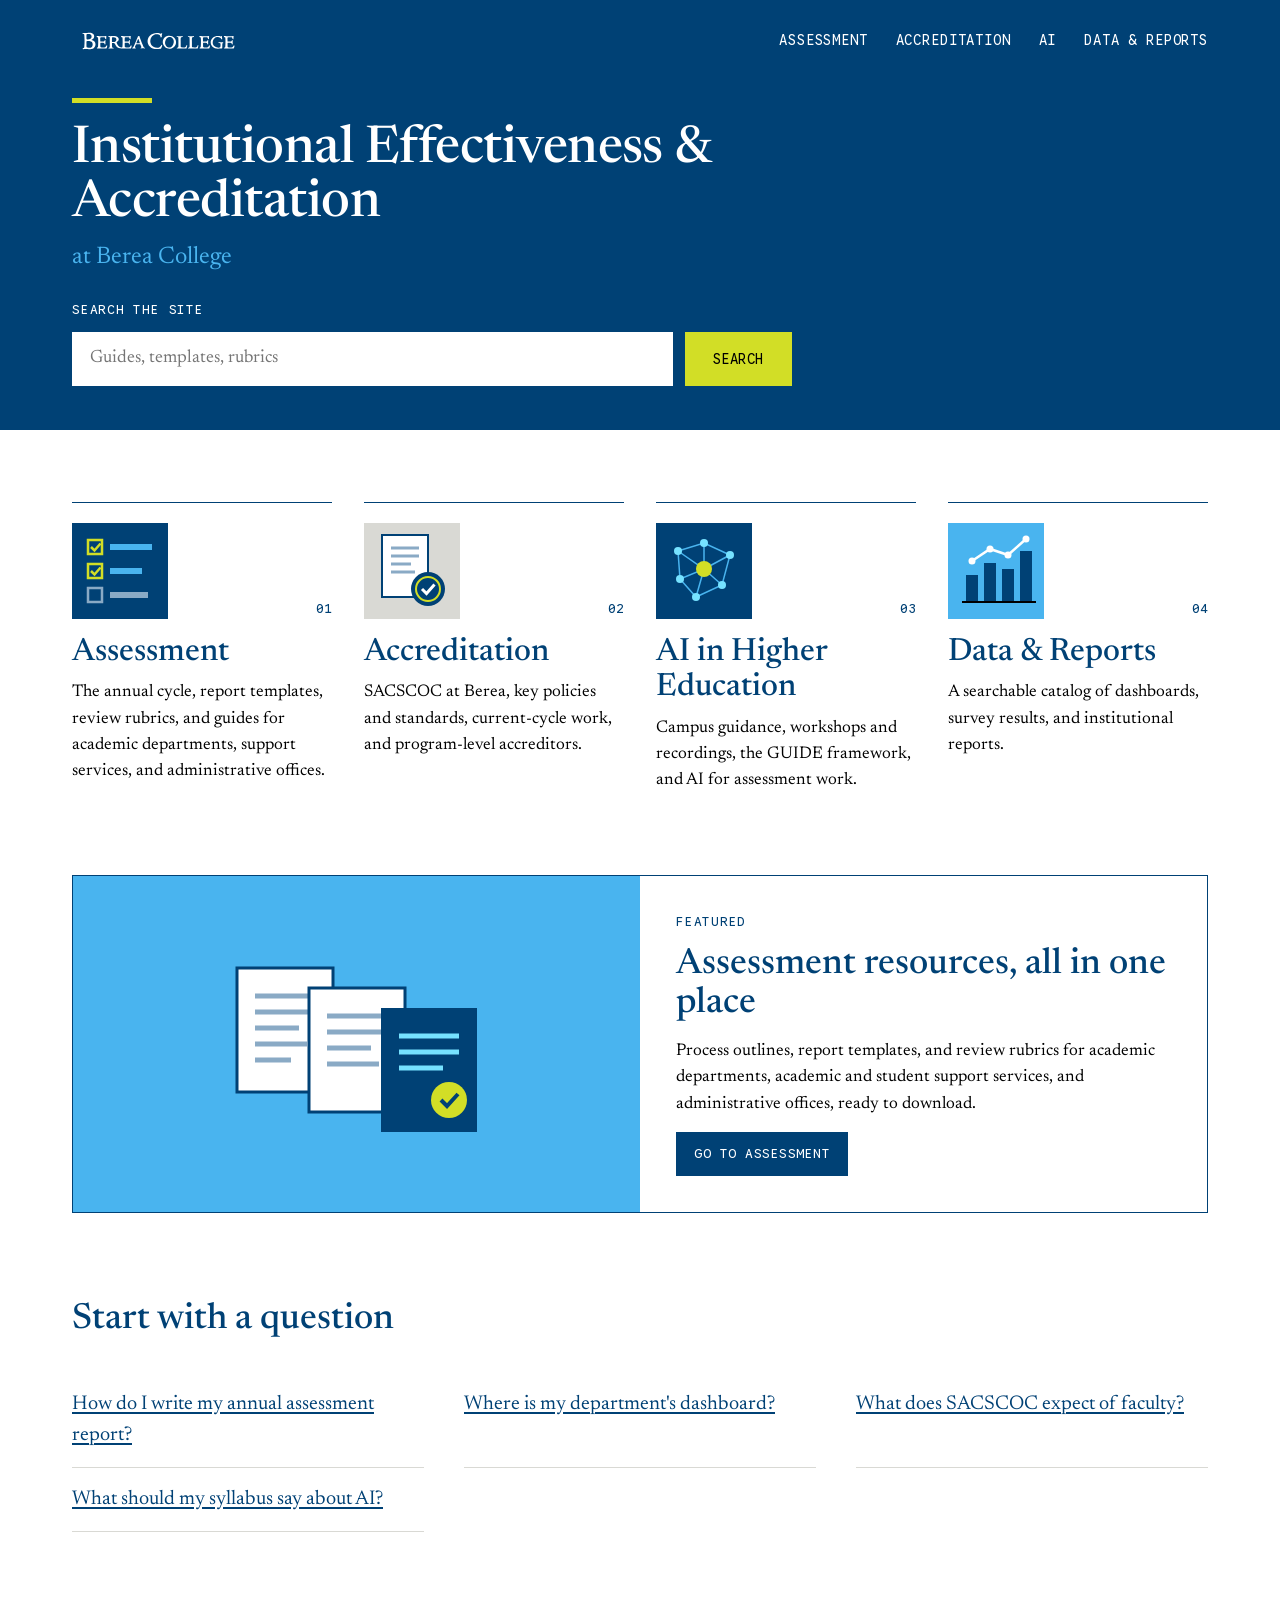
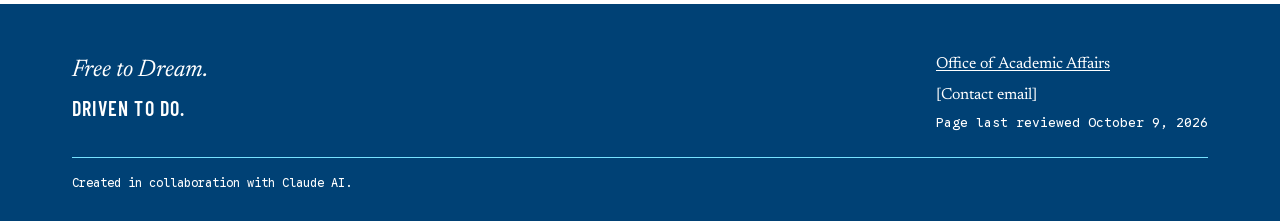
==== index.html @ a08c731d "Initial commit" ====
<!doctype html>
<html lang="en">
<head>
<meta charset="utf-8">
<meta name="viewport" content="width=device-width, initial-scale=1">
<title>Institutional Effectiveness &amp; Accreditation at Berea College</title>
<meta name="description" content="Assessment, accreditation, AI, and institutional data resources from the Office of Academic Affairs at Berea College.">
<meta name="section" content="home">
<meta name="last-reviewed" content="2026-10-09">
<link rel="preconnect" href="https://fonts.googleapis.com">
<link rel="preconnect" href="https://fonts.gstatic.com" crossorigin>
<link rel="stylesheet" href="https://fonts.googleapis.com/css2?family=Newsreader:opsz,ital,wght@6..72,0,400..700;6..72,1,400&amp;family=Barlow+Condensed:wght@600&amp;family=Google+Sans+Code:wght@400;500&amp;display=swap">
<link rel="stylesheet" href="assets/css/site.css">
</head>
<body class="home">
<!-- BEGIN:header -->
<a class="skip-link" href="#main">Skip to main content</a>
<header class="site-header on-blue">
  <div class="wrap bar">
    <a class="brand" href="./">
      <img src="./assets/img/berea-horizontal-white.svg" alt="Berea College, Institutional Effectiveness and Accreditation home" width="209" height="38">
      <span class="name" aria-hidden="true">Institutional Effectiveness &amp; Accreditation</span>
      <span class="short" aria-hidden="true">IE&amp;A</span>
    </a>
    <nav class="main-nav" aria-label="Main">
      <ul>
        <li><a href="./assessment/">Assessment</a></li>
        <li><a href="./accreditation/">Accreditation</a></li>
        <li><a href="./ai/">AI</a></li>
        <li><a href="./data/">Data &amp; Reports</a></li>
      </ul>
    </nav>
  </div>
</header>
<!-- END:header -->

<main id="main">
  <section class="band on-blue" aria-labelledby="site-title">
    <div class="wrap hero">
      <div class="rule"></div>
      <h1 id="site-title">Institutional Effectiveness &amp; Accreditation</h1>
      <p class="sub">at Berea College</p>
      <form class="search-form" role="search" action="search/" method="get">
        <label for="q" class="label">Search the site</label>
        <input id="q" name="q" type="search" placeholder="Guides, templates, rubrics" autocomplete="off">
        <button class="btn btn-accent" type="submit">Search</button>
      </form>
    </div>
  </section>

  <section class="wrap pillars" aria-label="Sections of the site">
    <ul class="pillar-grid">
      <li class="pillar">
        <div class="top">
          <svg viewBox="0 0 96 96" aria-hidden="true" focusable="false"><rect width="96" height="96" fill="#004175"/><rect x="16" y="17" width="14" height="14" fill="none" stroke="#D2DE26" stroke-width="2.5"/><path d="M19 24l3.5 3.5 6-7" fill="none" stroke="#D2DE26" stroke-width="2.5"/><rect x="38" y="21" width="42" height="6" fill="#49B4EF"/><rect x="16" y="41" width="14" height="14" fill="none" stroke="#D2DE26" stroke-width="2.5"/><path d="M19 48l3.5 3.5 6-7" fill="none" stroke="#D2DE26" stroke-width="2.5"/><rect x="38" y="45" width="32" height="6" fill="#49B4EF"/><rect x="16" y="65" width="14" height="14" fill="none" stroke="#8AAAC5" stroke-width="2.5"/><rect x="38" y="69" width="38" height="6" fill="#8AAAC5"/></svg>
          <span class="num">01</span>
        </div>
        <h2><a href="assessment/">Assessment</a></h2>
        <p>The annual cycle, report templates, review rubrics, and guides for academic departments, support services, and administrative offices.</p>
      </li>
      <li class="pillar">
        <div class="top">
          <svg viewBox="0 0 96 96" aria-hidden="true" focusable="false"><rect width="96" height="96" fill="#D9D9D4"/><rect x="18" y="12" width="46" height="62" fill="#FFFFFF" stroke="#004175" stroke-width="2"/><path d="M27 25h28M27 33h28M27 41h20M27 49h24" stroke="#8AAAC5" stroke-width="3"/><circle cx="64" cy="66" r="17" fill="#004175"/><circle cx="64" cy="66" r="12" fill="none" stroke="#D2DE26" stroke-width="2"/><path d="M58 66l4.5 4.5 8-9" fill="none" stroke="#FFFFFF" stroke-width="3"/></svg>
          <span class="num">02</span>
        </div>
        <h2><a href="accreditation/">Accreditation</a></h2>
        <p>SACSCOC at Berea, key policies and standards, current-cycle work, and program-level accreditors.</p>
      </li>
      <li class="pillar">
        <div class="top">
          <svg viewBox="0 0 96 96" aria-hidden="true" focusable="false"><rect width="96" height="96" fill="#004175"/><path d="M22 28L48 20L74 32L66 62L40 74L24 56Z M22 28L48 46L74 32 M48 20L48 46 M24 56L48 46L66 62 M40 74L48 46" fill="none" stroke="#49B4EF" stroke-width="1.5"/><circle cx="22" cy="28" r="4" fill="#76E2FF"/><circle cx="48" cy="20" r="4" fill="#76E2FF"/><circle cx="74" cy="32" r="4" fill="#76E2FF"/><circle cx="66" cy="62" r="4" fill="#76E2FF"/><circle cx="40" cy="74" r="4" fill="#76E2FF"/><circle cx="24" cy="56" r="4" fill="#76E2FF"/><circle cx="48" cy="46" r="8" fill="#D2DE26"/></svg>
          <span class="num">03</span>
        </div>
        <h2><a href="ai/">AI in Higher Education</a></h2>
        <p>Campus guidance, workshops and recordings, the GUIDE framework, and AI for assessment work.</p>
      </li>
      <li class="pillar">
        <div class="top">
          <svg viewBox="0 0 96 96" aria-hidden="true" focusable="false"><rect width="96" height="96" fill="#49B4EF"/><rect x="18" y="52" width="12" height="26" fill="#004175"/><rect x="36" y="40" width="12" height="38" fill="#004175"/><rect x="54" y="46" width="12" height="32" fill="#004175"/><rect x="72" y="28" width="12" height="50" fill="#004175"/><path d="M14 79h74" stroke="#000000" stroke-width="2"/><path d="M24 38L42 26L60 32L78 16" fill="none" stroke="#FFFFFF" stroke-width="2.5"/><circle cx="24" cy="38" r="3.5" fill="#FFFFFF"/><circle cx="42" cy="26" r="3.5" fill="#FFFFFF"/><circle cx="60" cy="32" r="3.5" fill="#FFFFFF"/><circle cx="78" cy="16" r="3.5" fill="#FFFFFF"/></svg>
          <span class="num">04</span>
        </div>
        <h2><a href="data/">Data &amp; Reports</a></h2>
        <p>A searchable catalog of dashboards, survey results, and institutional reports.</p>
      </li>
    </ul>
  </section>

  <section class="wrap feature" aria-labelledby="feature-title">
    <div class="feature-box">
      <div class="feature-art">
        <svg viewBox="0 0 320 200" aria-hidden="true" focusable="false"><rect x="40" y="24" width="96" height="124" fill="#FFFFFF" stroke="#004175" stroke-width="3"/><path d="M58 52h60M58 68h60M58 84h44M58 100h52M58 116h36" stroke="#8AAAC5" stroke-width="5"/><rect x="112" y="44" width="96" height="124" fill="#FFFFFF" stroke="#004175" stroke-width="3"/><path d="M130 72h60M130 88h60M130 104h44M130 120h52" stroke="#8AAAC5" stroke-width="5"/><rect x="184" y="64" width="96" height="124" fill="#004175"/><path d="M202 92h60M202 108h60M202 124h44" stroke="#76E2FF" stroke-width="5"/><circle cx="252" cy="156" r="18" fill="#D2DE26"/><path d="M244 156l6 6 11-12" fill="none" stroke="#004175" stroke-width="4"/></svg>
      </div>
      <div class="feature-body">
        <span class="label">Featured</span>
        <h2 id="feature-title">Assessment resources, all in one place</h2>
        <p>Process outlines, report templates, and review rubrics for academic departments, academic and student support services, and administrative offices, ready to download.</p>
        <a class="btn" href="assessment/">Go to Assessment</a>
      </div>
    </div>
  </section>

  <section class="wrap questions" aria-labelledby="questions-title">
    <h2 id="questions-title">Start with a question</h2>
    <ul>
      <li><a href="assessment/#academic">How do I write my annual assessment report?</a></li>
      <li><a href="data/">Where is my department's dashboard?</a></li>
      <li><a href="accreditation/">What does SACSCOC expect of faculty?</a></li>
      <li><a href="ai/">What should my syllabus say about AI?</a></li>
    </ul>
  </section>
</main>

<!-- BEGIN:footer -->
<footer class="site-footer on-blue">
  <div class="wrap cols">
    <div>
      <p class="tagline-serif">Free to Dream.</p>
      <p class="tagline-sans">DRIVEN TO DO.</p>
    </div>
    <div class="footer-meta">
      <a href="#">Office of Academic Affairs</a>
      <span id="site-contact">[Contact email]</span>
      <span class="mono">Page last reviewed October 9, 2026</span>
    </div>
  </div>
  <div class="wrap footer-base">
    <p class="disclaimer">Created in collaboration with Claude AI.</p>
  </div>
</footer>
<!-- END:footer -->
</body>
</html>
---- assets/css/site.css ----
/* Institutional Effectiveness & Accreditation at Berea College
   Shared stylesheet. Colors and fonts follow the 2026 Berea College brand standards.
   Only Berea Blue, Black, and White carry text. Other palette colors are fills and rules. */

:root {
  --berea-blue: #004175;
  --light-blue: #49B4EF;
  --bright-blue: #76E2FF;
  --chartreuse: #D2DE26;
  --gray: #D9D9D4;
  --blue-gray: #8AAAC5;
  --white: #FFFFFF;
  --black: #000000;

  --serif: 'Newsreader', Georgia, 'Times New Roman', serif;
  --display-sans: 'Barlow Condensed', 'Arial Narrow', sans-serif;
  --mono: 'Google Sans Code', ui-monospace, Menlo, Consolas, monospace;

  --max: 75rem;
  --gutter: 2rem;
}

*, *::before, *::after { box-sizing: border-box; }

html { -webkit-text-size-adjust: 100%; }

body {
  margin: 0;
  background: var(--white);
  color: var(--black);
  font-family: var(--serif);
  font-optical-sizing: auto;
  font-size: 1.0625rem;
  line-height: 1.55;
}

img, svg { max-width: 100%; }

a { color: var(--berea-blue); text-underline-offset: 0.15em; }
a:hover { color: var(--black); }
a:focus-visible, button:focus-visible, input:focus-visible, summary:focus-visible {
  outline: 3px solid var(--light-blue);
  outline-offset: 2px;
}
.on-blue a:focus-visible, .on-blue button:focus-visible, .on-blue input:focus-visible {
  outline-color: var(--bright-blue);
}

.wrap { max-width: var(--max); margin: 0 auto; padding-left: var(--gutter); padding-right: var(--gutter); }

.visually-hidden {
  position: absolute !important; width: 1px; height: 1px; padding: 0; margin: -1px;
  overflow: hidden; clip: rect(0 0 0 0); white-space: nowrap; border: 0;
}

.skip-link {
  position: absolute; left: 1rem; top: -4rem; z-index: 10;
  background: var(--white); color: var(--berea-blue); padding: 0.75rem 1rem;
  font-family: var(--mono); font-size: 0.875rem;
}
.skip-link:focus { top: 1rem; }

.label {
  font-family: var(--mono); font-size: 0.8125rem; letter-spacing: 0.06em; text-transform: uppercase;
}

/* ---------- Header ---------- */
.site-header { background: var(--berea-blue); color: var(--white); }
.site-header .bar {
  display: flex; flex-wrap: wrap; align-items: center; justify-content: space-between;
  gap: 1rem; padding-top: 1.25rem; padding-bottom: 1.25rem;
}
.brand { display: flex; align-items: center; gap: 1rem; color: var(--white); text-decoration: none; }
.brand img { display: block; height: 2.375rem; width: auto; padding: 0.25rem; }
.brand .name, .brand .short {
  font-family: var(--display-sans); font-weight: 600; font-size: 1.375rem; line-height: 1.1;
  border-left: 1px solid var(--white); padding-left: 1rem;
}
.brand .short { display: none; letter-spacing: 0.04em; }
.home .brand .name, .home .brand .short { display: none; }

.main-nav ul { list-style: none; margin: 0; padding: 0; display: flex; flex-wrap: wrap; gap: 0.25rem 1.75rem; }
.main-nav a {
  display: inline-block; padding: 0.625rem 0; color: var(--white); text-decoration: none;
  font-family: var(--mono); font-size: 0.875rem; letter-spacing: 0.06em; text-transform: uppercase;
}
.main-nav a:hover { color: var(--white); text-decoration: underline; text-underline-offset: 0.5rem; }
.main-nav a[aria-current="page"] {
  text-decoration: underline; text-decoration-color: var(--chartreuse);
  text-decoration-thickness: 3px; text-underline-offset: 0.5rem;
}

.band { background: var(--berea-blue); color: var(--white); }
.hero { padding-top: 1rem; padding-bottom: 2.75rem; }
.hero .rule { width: 5rem; height: 5px; background: var(--chartreuse); margin-bottom: 1.25rem; }
.hero h1 {
  margin: 0; max-width: 56rem; font-weight: 500; font-size: clamp(2.25rem, 5vw, 3.25rem);
  line-height: 1.04; letter-spacing: -0.01em; color: var(--white);
}
.hero .sub { margin: 0.5rem 0 0; font-size: 1.5rem; color: var(--light-blue); }
.hero .lead { margin: 0.75rem 0 0; max-width: 45rem; font-size: 1.25rem; color: var(--white); }
.breadcrumb { font-family: var(--mono); font-size: 0.8125rem; margin-bottom: 1rem; }
.breadcrumb a { color: var(--white); }

.search-form { display: flex; flex-wrap: wrap; gap: 0.75rem; max-width: 45rem; margin-top: 1.5rem; }
.search-form label { flex-basis: 100%; color: var(--white); }
.search-form input {
  flex: 1 1 20rem; min-height: 3.375rem; padding: 0 1.125rem; border: 0; border-radius: 0;
  font: inherit; font-size: 1.125rem; color: var(--black); background: var(--white);
}
.btn {
  display: inline-flex; align-items: center; justify-content: center; gap: 0.5rem;
  min-height: 2.75rem; padding: 0 1.125rem; border: 0; border-radius: 0; cursor: pointer;
  font-family: var(--mono); font-size: 0.8125rem; letter-spacing: 0.04em; text-transform: uppercase;
  text-decoration: none; color: var(--white); background: var(--berea-blue);
}
.btn:hover { color: var(--white); background: var(--black); }
.btn-accent { min-height: 3.375rem; padding: 0 1.75rem; font-size: 0.875rem; color: var(--black); background: var(--chartreuse); }
.btn-accent:hover { color: var(--black); background: var(--bright-blue); }

/* ---------- Homepage ---------- */
.pillars { padding-top: 4.5rem; padding-bottom: 1.5rem; }
.pillar-grid {
  list-style: none; margin: 0; padding: 0;
  display: grid; grid-template-columns: repeat(auto-fit, minmax(15rem, 1fr)); gap: 2.5rem 2rem;
}
.pillar { display: flex; flex-direction: column; gap: 0.625rem; border-top: 1px solid var(--berea-blue); padding-top: 1.25rem; }
.pillar .top { display: flex; align-items: flex-end; justify-content: space-between; gap: 0.75rem; margin-bottom: 0.375rem; }
.pillar .top svg { display: block; flex: none; width: 6rem; height: 6rem; }
.pillar .num { font-family: var(--mono); font-size: 0.8125rem; color: var(--berea-blue); }
.pillar h2 { margin: 0; font-weight: 500; font-size: 2rem; line-height: 1.1; }
.pillar h2 a { text-decoration: none; }
.pillar h2 a:hover { text-decoration: underline; }
.pillar p { margin: 0; }

.feature { padding-top: 3.5rem; padding-bottom: 3.5rem; }
.feature-box { display: grid; grid-template-columns: repeat(auto-fit, minmax(18rem, 1fr)); border: 1px solid var(--berea-blue); }
.feature-art { background: var(--light-blue); min-height: 16rem; display: flex; align-items: center; justify-content: center; padding: 2rem; }
.feature-art svg { width: 100%; max-width: 20rem; height: auto; }
.feature-body { padding: 2.25rem; display: flex; flex-direction: column; gap: 0.875rem; align-items: flex-start; }
.feature-body .label { color: var(--berea-blue); }
.feature-body h2 { margin: 0; font-weight: 500; font-size: 2.25rem; line-height: 1.1; color: var(--berea-blue); }
.feature-body p { margin: 0; }

.questions { padding-top: 1.5rem; padding-bottom: 4.5rem; }
.questions h2 { margin: 0 0 1.5rem; font-weight: 500; font-size: 2.25rem; color: var(--berea-blue); }
.questions ul {
  list-style: none; margin: 0; padding: 0; font-size: 1.25rem;
  display: grid; grid-template-columns: repeat(auto-fit, minmax(18rem, 1fr)); gap: 0 2.5rem;
}
.questions li { border-bottom: 1px solid var(--gray); padding: 1rem 0; }

/* ---------- Interior pages ---------- */
.area-tiles { padding-top: 3rem; padding-bottom: 0.5rem; }
.area-tiles ul { list-style: none; margin: 0; padding: 0; display: grid; grid-template-columns: repeat(auto-fit, minmax(16rem, 1fr)); gap: 1.25rem; }
.area-tiles a {
  display: flex; flex-direction: column; gap: 0.375rem; height: 100%;
  padding: 1.375rem 1.5rem; border: 1px solid var(--berea-blue); border-top-width: 6px;
  color: var(--black); text-decoration: none;
}
.area-tiles a:hover { background: var(--gray); color: var(--black); }
.area-tiles .t2 { border-top-color: var(--light-blue); }
.area-tiles .t3 { border-top-color: var(--chartreuse); }
.area-tiles .t4 { border-top-color: var(--blue-gray); }
.area-tiles .num { font-family: var(--mono); font-size: 0.8125rem; color: var(--berea-blue); }
.area-tiles .name { font-weight: 500; font-size: 1.5rem; line-height: 1.15; color: var(--berea-blue); }

.resource-group { padding-top: 3.5rem; padding-bottom: 0.5rem; scroll-margin-top: 1rem; }
.group-head {
  display: flex; flex-wrap: wrap; align-items: baseline; justify-content: space-between;
  gap: 0.5rem 1.5rem; border-bottom: 2px solid var(--berea-blue); padding-bottom: 0.75rem;
}
.group-head h2 { margin: 0; font-weight: 500; font-size: 2.25rem; line-height: 1.1; color: var(--berea-blue); }
.group-head .count { font-family: var(--mono); font-size: 0.8125rem; }
.group-blurb { margin: 0.75rem 0 0.5rem; max-width: 47.5rem; }

.resources { list-style: none; margin: 0; padding: 0; }
.resources li {
  display: flex; flex-wrap: wrap; align-items: center; gap: 0.75rem 1.5rem;
  padding: 1.125rem 0; border-bottom: 1px solid var(--gray);
}
.resources .type {
  flex: none; width: 3.5rem; text-align: center; padding: 0.375rem 0;
  font-family: var(--mono); font-size: 0.75rem; font-weight: 500;
}
.type-pdf { color: var(--white); background: var(--berea-blue); }
.type-docx { color: var(--black); background: var(--light-blue); }
.resources .info { flex: 999 1 26rem; min-width: 0; }
.resources h3 { margin: 0; font-weight: 600; font-size: 1.1875rem; line-height: 1.3; }
.resources p { margin: 0.125rem 0 0; }
.resources .get { flex: 1 0 auto; display: flex; align-items: center; justify-content: flex-end; gap: 1rem; }
.resources .size { font-family: var(--mono); font-size: 0.8125rem; }

.help { padding-top: 4rem; padding-bottom: 4.5rem; }
.help-box { background: var(--gray); padding: 2rem; display: flex; flex-wrap: wrap; justify-content: space-between; align-items: center; gap: 1.25rem; }
.help-box h2 { margin: 0 0 0.375rem; font-weight: 500; font-size: 1.75rem; color: var(--berea-blue); }
.help-box p { margin: 0; }
.help-box > div { flex: 1 1 26rem; }

.stub { padding-top: 3.5rem; padding-bottom: 5rem; max-width: 47.5rem; }
.stub h2 { margin: 0 0 0.75rem; font-weight: 500; font-size: 2rem; color: var(--berea-blue); }
.stub ul { padding-left: 1.25rem; }

/* ---------- Search results ---------- */
.results { padding-top: 2.5rem; padding-bottom: 5rem; }
.results ol { list-style: none; margin: 0; padding: 0; }
.results li { padding: 1rem 0; border-bottom: 1px solid var(--gray); }
.results .where { font-family: var(--mono); font-size: 0.8125rem; }
.results h2 { margin: 0.125rem 0; font-weight: 600; font-size: 1.25rem; }
.results p { margin: 0; }

/* ---------- Footer ---------- */
.site-footer { background: var(--berea-blue); color: var(--white); }
.site-footer .cols { display: flex; flex-wrap: wrap; justify-content: space-between; gap: 1.5rem; padding-top: 3rem; padding-bottom: 1.5rem; }
.site-footer a { color: var(--white); }
.tagline-serif { margin: 0; font-size: 1.5rem; font-style: italic; }
.tagline-sans { margin: 0.25rem 0 0; font-family: var(--display-sans); font-weight: 600; font-size: 1.25rem; letter-spacing: 0.06em; }
.footer-meta { display: flex; flex-direction: column; gap: 0.375rem; font-size: 1rem; }
.footer-meta .mono, .disclaimer { font-family: var(--mono); font-size: 0.8125rem; }
.footer-base { padding-bottom: 1.75rem; }
.footer-base .disclaimer { border-top: 1px solid var(--bright-blue); padding-top: 1rem; }
.disclaimer { margin: 0; font-size: 0.75rem; }

/* ---------- Small screens ---------- */
@media (max-width: 40rem) {
  :root { --gutter: 1rem; }
  .brand .name { display: none; }
  body:not(.home) .brand .short { display: inline; }
  .main-nav ul { gap: 0.25rem 1.25rem; }
  .pillars { padding-top: 3rem; }
  .group-head h2, .questions h2, .feature-body h2 { font-size: 1.875rem; }
  .resources .get { justify-content: flex-start; }
}

@media print {
  .main-nav, .search-form, .skip-link { display: none; }
  .site-header, .site-footer, .type-pdf, .type-docx { -webkit-print-color-adjust: exact; print-color-adjust: exact; }
}
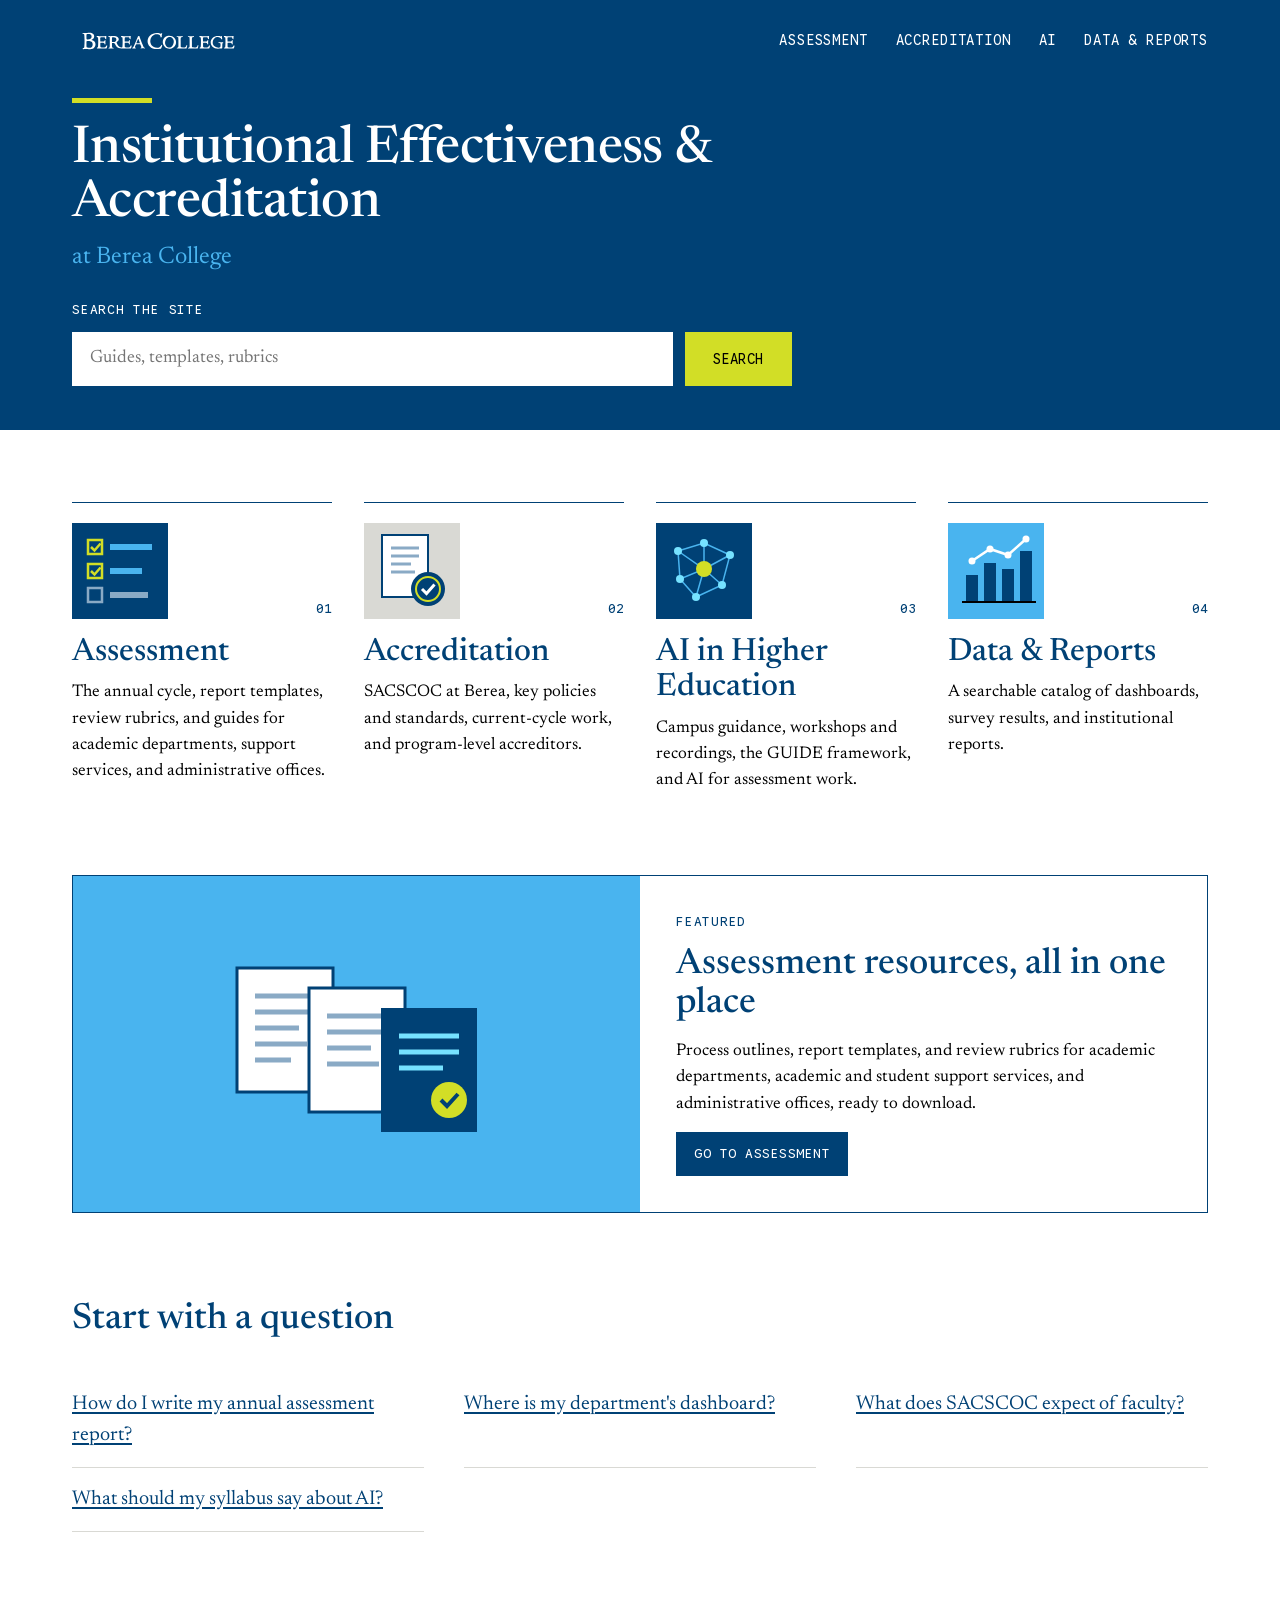
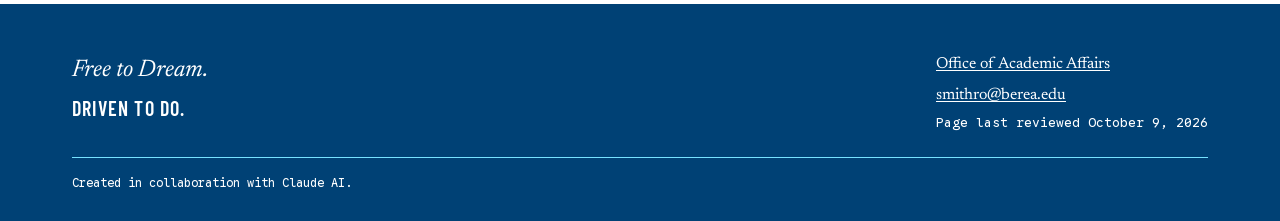
==== commit 07effd0b: "Add contact email & Academic Affairs link" ====
--- a/index.html
+++ b/index.html
@@ -118,8 +118,8 @@
       <p class="tagline-sans">DRIVEN TO DO.</p>
     </div>
     <div class="footer-meta">
-      <a href="#">Office of Academic Affairs</a>
-      <span id="site-contact">[Contact email]</span>
+      <a href="https://www.berea.edu/office-of-academic-affairs">Office of Academic Affairs</a>
+      <a id="site-contact" href="mailto:smithro@berea.edu">smithro@berea.edu</a>
       <span class="mono">Page last reviewed October 9, 2026</span>
     </div>
   </div>
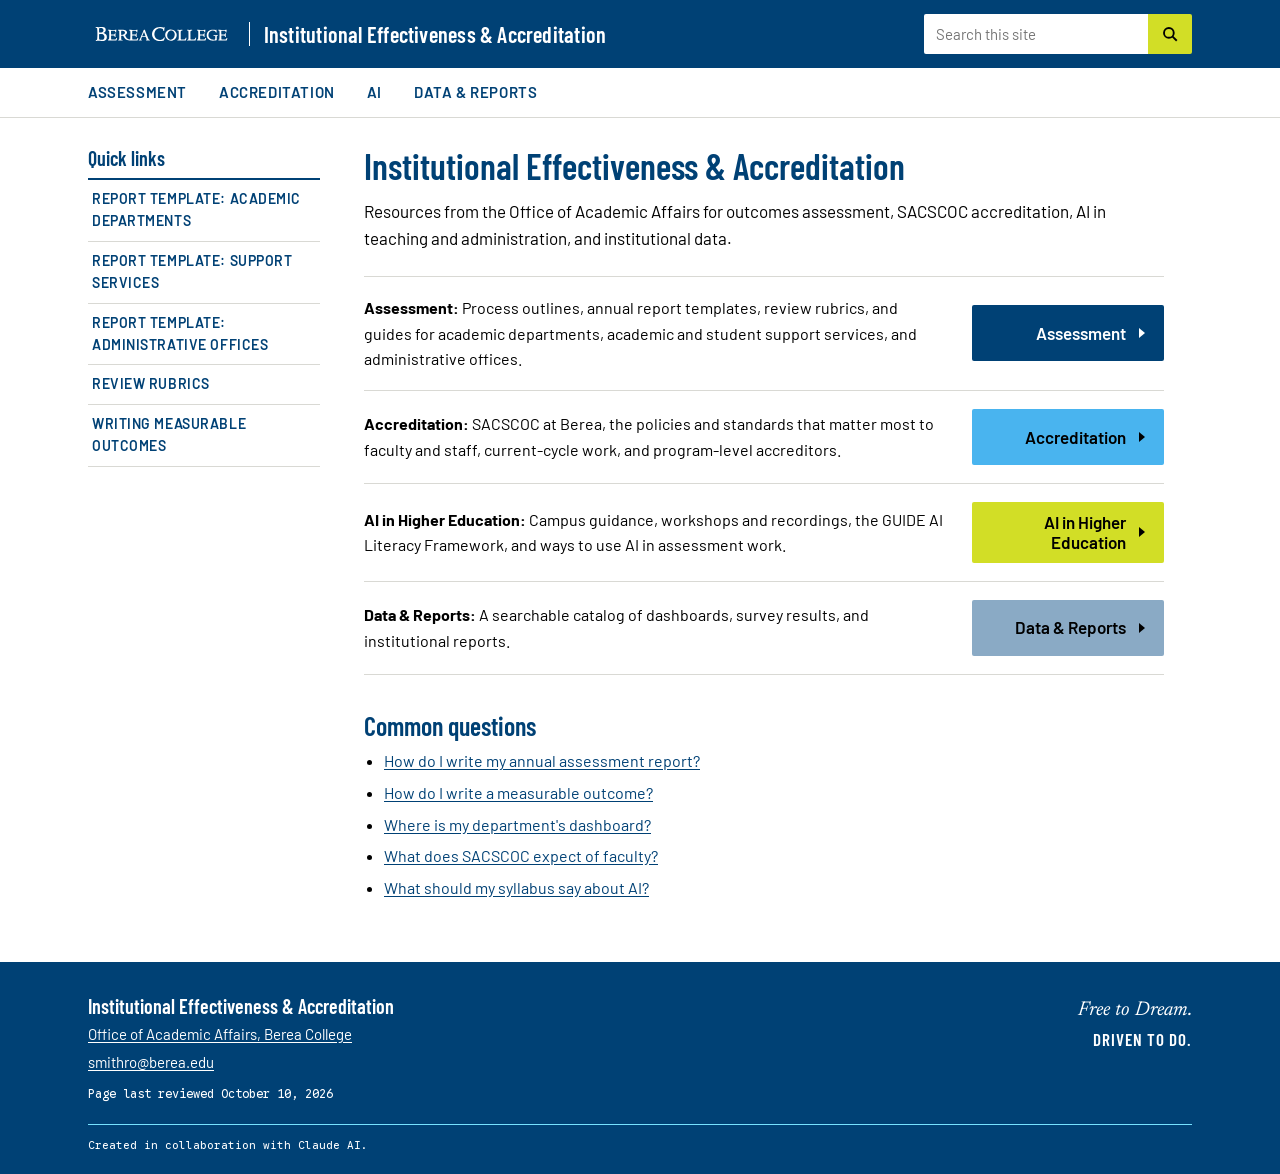
==== commit 3202df8d: "Restyle site after JMU CARS model Slim header with search, left-hand section menu, breadcrumbs, Barl" ====
--- a/index.html
+++ b/index.html
@@ -6,121 +6,103 @@
 <title>Institutional Effectiveness &amp; Accreditation at Berea College</title>
 <meta name="description" content="Assessment, accreditation, AI, and institutional data resources from the Office of Academic Affairs at Berea College.">
 <meta name="section" content="home">
-<meta name="last-reviewed" content="2026-10-09">
+<meta name="last-reviewed" content="2026-10-10">
 <link rel="preconnect" href="https://fonts.googleapis.com">
 <link rel="preconnect" href="https://fonts.gstatic.com" crossorigin>
-<link rel="stylesheet" href="https://fonts.googleapis.com/css2?family=Newsreader:opsz,ital,wght@6..72,0,400..700;6..72,1,400&amp;family=Barlow+Condensed:wght@600&amp;family=Google+Sans+Code:wght@400;500&amp;display=swap">
+<link rel="stylesheet" href="https://fonts.googleapis.com/css2?family=Barlow:wght@400;600&amp;family=Barlow+Condensed:wght@600&amp;family=Newsreader:ital,opsz,wght@1,6..72,400&amp;family=Google+Sans+Code:wght@500&amp;display=swap">
 <link rel="stylesheet" href="assets/css/site.css">
 </head>
-<body class="home">
+<body>
 <!-- BEGIN:header -->
 <a class="skip-link" href="#main">Skip to main content</a>
-<header class="site-header on-blue">
-  <div class="wrap bar">
-    <a class="brand" href="./">
-      <img src="./assets/img/berea-horizontal-white.svg" alt="Berea College, Institutional Effectiveness and Accreditation home" width="209" height="38">
-      <span class="name" aria-hidden="true">Institutional Effectiveness &amp; Accreditation</span>
-      <span class="short" aria-hidden="true">IE&amp;A</span>
-    </a>
-    <nav class="main-nav" aria-label="Main">
+<header class="site-header">
+  <div class="topbar">
+    <div class="wrap topbar-inner">
+      <a class="brand" href="./">
+        <img src="./assets/img/berea-horizontal-white.svg" alt="Berea College" width="165" height="30">
+        <span class="name">Institutional Effectiveness &amp; Accreditation</span>
+        <span class="short" aria-hidden="true">IE&amp;A</span>
+      </a>
+      <form class="header-search" role="search" aria-label="Site" action="./search/" method="get">
+        <label for="site-q" class="visually-hidden">Search this site</label>
+        <input id="site-q" name="q" type="search" placeholder="Search this site" autocomplete="off">
+        <button type="submit" aria-label="Search"><svg width="18" height="18" viewBox="0 0 24 24" fill="none" stroke="currentColor" stroke-width="2.5" aria-hidden="true" focusable="false"><circle cx="10.5" cy="10.5" r="6.5"/><path d="M15.5 15.5L21 21"/></svg></button>
+      </form>
+    </div>
+  </div>
+  <nav class="main-nav" aria-label="Main">
+    <div class="wrap">
       <ul>
         <li><a href="./assessment/">Assessment</a></li>
         <li><a href="./accreditation/">Accreditation</a></li>
         <li><a href="./ai/">AI</a></li>
         <li><a href="./data/">Data &amp; Reports</a></li>
       </ul>
-    </nav>
-  </div>
+    </div>
+  </nav>
 </header>
 <!-- END:header -->
 
-<main id="main">
-  <section class="band on-blue" aria-labelledby="site-title">
-    <div class="wrap hero">
-      <div class="rule"></div>
-      <h1 id="site-title">Institutional Effectiveness &amp; Accreditation</h1>
-      <p class="sub">at Berea College</p>
-      <form class="search-form" role="search" action="search/" method="get">
-        <label for="q" class="label">Search the site</label>
-        <input id="q" name="q" type="search" placeholder="Guides, templates, rubrics" autocomplete="off">
-        <button class="btn btn-accent" type="submit">Search</button>
-      </form>
-    </div>
-  </section>
+<div class="wrap layout">
+  <aside class="sidebar">
+<!-- BEGIN:sidebar -->
+  <nav aria-label="Quick links">
+    <h2 class="side-title">Quick links</h2>
+    <ul class="quick">
+      <li><a href="./files/assessment/academic/annual-assessment-report-template-academic-departments.docx" download>Report template: Academic Departments</a></li>
+      <li><a href="./files/assessment/support-services/annual-assessment-report-template-academic-student-support-services.docx" download>Report template: Support Services</a></li>
+      <li><a href="./files/assessment/administrative/annual-assessment-report-template-administrative-offices.docx" download>Report template: Administrative Offices</a></li>
+      <li><a href="./assessment/#academic">Review rubrics</a></li>
+      <li><a href="./files/assessment/general/writing-clear-measurable-outcomes.docx" download>Writing measurable outcomes</a></li>
+    </ul>
+  </nav>
+<!-- END:sidebar -->
+  </aside>
+  <main id="main" class="content" tabindex="-1">
+      <h1>Institutional Effectiveness &amp; Accreditation</h1>
+      <p class="lead">Resources from the Office of Academic Affairs for outcomes assessment, SACSCOC accreditation, AI in teaching and administration, and institutional data.</p>
+      <ul class="rows">
+        <li class="row">
+          <p><strong>Assessment:</strong> Process outlines, annual report templates, review rubrics, and guides for academic departments, academic and student support services, and administrative offices.</p>
+          <a class="tile tile-blue" href="assessment/">Assessment <svg width="12" height="12" viewBox="0 0 12 12" aria-hidden="true" focusable="false"><path d="M3 1l6 5-6 5z" fill="currentColor"/></svg></a>
+        </li>
+        <li class="row">
+          <p><strong>Accreditation:</strong> SACSCOC at Berea, the policies and standards that matter most to faculty and staff, current-cycle work, and program-level accreditors.</p>
+          <a class="tile tile-light" href="accreditation/">Accreditation <svg width="12" height="12" viewBox="0 0 12 12" aria-hidden="true" focusable="false"><path d="M3 1l6 5-6 5z" fill="currentColor"/></svg></a>
+        </li>
+        <li class="row">
+          <p><strong>AI in Higher Education:</strong> Campus guidance, workshops and recordings, the GUIDE AI Literacy Framework, and ways to use AI in assessment work.</p>
+          <a class="tile tile-chartreuse" href="ai/">AI in Higher Education <svg width="12" height="12" viewBox="0 0 12 12" aria-hidden="true" focusable="false"><path d="M3 1l6 5-6 5z" fill="currentColor"/></svg></a>
+        </li>
+        <li class="row">
+          <p><strong>Data &amp; Reports:</strong> A searchable catalog of dashboards, survey results, and institutional reports.</p>
+          <a class="tile tile-bluegray" href="data/">Data &amp; Reports <svg width="12" height="12" viewBox="0 0 12 12" aria-hidden="true" focusable="false"><path d="M3 1l6 5-6 5z" fill="currentColor"/></svg></a>
+        </li>
+      </ul>
 
-  <section class="wrap pillars" aria-label="Sections of the site">
-    <ul class="pillar-grid">
-      <li class="pillar">
-        <div class="top">
-          <svg viewBox="0 0 96 96" aria-hidden="true" focusable="false"><rect width="96" height="96" fill="#004175"/><rect x="16" y="17" width="14" height="14" fill="none" stroke="#D2DE26" stroke-width="2.5"/><path d="M19 24l3.5 3.5 6-7" fill="none" stroke="#D2DE26" stroke-width="2.5"/><rect x="38" y="21" width="42" height="6" fill="#49B4EF"/><rect x="16" y="41" width="14" height="14" fill="none" stroke="#D2DE26" stroke-width="2.5"/><path d="M19 48l3.5 3.5 6-7" fill="none" stroke="#D2DE26" stroke-width="2.5"/><rect x="38" y="45" width="32" height="6" fill="#49B4EF"/><rect x="16" y="65" width="14" height="14" fill="none" stroke="#8AAAC5" stroke-width="2.5"/><rect x="38" y="69" width="38" height="6" fill="#8AAAC5"/></svg>
-          <span class="num">01</span>
-        </div>
-        <h2><a href="assessment/">Assessment</a></h2>
-        <p>The annual cycle, report templates, review rubrics, and guides for academic departments, support services, and administrative offices.</p>
-      </li>
-      <li class="pillar">
-        <div class="top">
-          <svg viewBox="0 0 96 96" aria-hidden="true" focusable="false"><rect width="96" height="96" fill="#D9D9D4"/><rect x="18" y="12" width="46" height="62" fill="#FFFFFF" stroke="#004175" stroke-width="2"/><path d="M27 25h28M27 33h28M27 41h20M27 49h24" stroke="#8AAAC5" stroke-width="3"/><circle cx="64" cy="66" r="17" fill="#004175"/><circle cx="64" cy="66" r="12" fill="none" stroke="#D2DE26" stroke-width="2"/><path d="M58 66l4.5 4.5 8-9" fill="none" stroke="#FFFFFF" stroke-width="3"/></svg>
-          <span class="num">02</span>
-        </div>
-        <h2><a href="accreditation/">Accreditation</a></h2>
-        <p>SACSCOC at Berea, key policies and standards, current-cycle work, and program-level accreditors.</p>
-      </li>
-      <li class="pillar">
-        <div class="top">
-          <svg viewBox="0 0 96 96" aria-hidden="true" focusable="false"><rect width="96" height="96" fill="#004175"/><path d="M22 28L48 20L74 32L66 62L40 74L24 56Z M22 28L48 46L74 32 M48 20L48 46 M24 56L48 46L66 62 M40 74L48 46" fill="none" stroke="#49B4EF" stroke-width="1.5"/><circle cx="22" cy="28" r="4" fill="#76E2FF"/><circle cx="48" cy="20" r="4" fill="#76E2FF"/><circle cx="74" cy="32" r="4" fill="#76E2FF"/><circle cx="66" cy="62" r="4" fill="#76E2FF"/><circle cx="40" cy="74" r="4" fill="#76E2FF"/><circle cx="24" cy="56" r="4" fill="#76E2FF"/><circle cx="48" cy="46" r="8" fill="#D2DE26"/></svg>
-          <span class="num">03</span>
-        </div>
-        <h2><a href="ai/">AI in Higher Education</a></h2>
-        <p>Campus guidance, workshops and recordings, the GUIDE framework, and AI for assessment work.</p>
-      </li>
-      <li class="pillar">
-        <div class="top">
-          <svg viewBox="0 0 96 96" aria-hidden="true" focusable="false"><rect width="96" height="96" fill="#49B4EF"/><rect x="18" y="52" width="12" height="26" fill="#004175"/><rect x="36" y="40" width="12" height="38" fill="#004175"/><rect x="54" y="46" width="12" height="32" fill="#004175"/><rect x="72" y="28" width="12" height="50" fill="#004175"/><path d="M14 79h74" stroke="#000000" stroke-width="2"/><path d="M24 38L42 26L60 32L78 16" fill="none" stroke="#FFFFFF" stroke-width="2.5"/><circle cx="24" cy="38" r="3.5" fill="#FFFFFF"/><circle cx="42" cy="26" r="3.5" fill="#FFFFFF"/><circle cx="60" cy="32" r="3.5" fill="#FFFFFF"/><circle cx="78" cy="16" r="3.5" fill="#FFFFFF"/></svg>
-          <span class="num">04</span>
-        </div>
-        <h2><a href="data/">Data &amp; Reports</a></h2>
-        <p>A searchable catalog of dashboards, survey results, and institutional reports.</p>
-      </li>
-    </ul>
-  </section>
-
-  <section class="wrap feature" aria-labelledby="feature-title">
-    <div class="feature-box">
-      <div class="feature-art">
-        <svg viewBox="0 0 320 200" aria-hidden="true" focusable="false"><rect x="40" y="24" width="96" height="124" fill="#FFFFFF" stroke="#004175" stroke-width="3"/><path d="M58 52h60M58 68h60M58 84h44M58 100h52M58 116h36" stroke="#8AAAC5" stroke-width="5"/><rect x="112" y="44" width="96" height="124" fill="#FFFFFF" stroke="#004175" stroke-width="3"/><path d="M130 72h60M130 88h60M130 104h44M130 120h52" stroke="#8AAAC5" stroke-width="5"/><rect x="184" y="64" width="96" height="124" fill="#004175"/><path d="M202 92h60M202 108h60M202 124h44" stroke="#76E2FF" stroke-width="5"/><circle cx="252" cy="156" r="18" fill="#D2DE26"/><path d="M244 156l6 6 11-12" fill="none" stroke="#004175" stroke-width="4"/></svg>
-      </div>
-      <div class="feature-body">
-        <span class="label">Featured</span>
-        <h2 id="feature-title">Assessment resources, all in one place</h2>
-        <p>Process outlines, report templates, and review rubrics for academic departments, academic and student support services, and administrative offices, ready to download.</p>
-        <a class="btn" href="assessment/">Go to Assessment</a>
-      </div>
-    </div>
-  </section>
-
-  <section class="wrap questions" aria-labelledby="questions-title">
-    <h2 id="questions-title">Start with a question</h2>
-    <ul>
-      <li><a href="assessment/#academic">How do I write my annual assessment report?</a></li>
-      <li><a href="data/">Where is my department's dashboard?</a></li>
-      <li><a href="accreditation/">What does SACSCOC expect of faculty?</a></li>
-      <li><a href="ai/">What should my syllabus say about AI?</a></li>
-    </ul>
-  </section>
-</main>
+      <h2>Common questions</h2>
+      <ul class="question-list">
+        <li><a href="assessment/#academic">How do I write my annual assessment report?</a></li>
+        <li><a href="assessment/#all-areas">How do I write a measurable outcome?</a></li>
+        <li><a href="data/">Where is my department's dashboard?</a></li>
+        <li><a href="accreditation/">What does SACSCOC expect of faculty?</a></li>
+        <li><a href="ai/">What should my syllabus say about AI?</a></li>
+      </ul>
+  </main>
+</div>
 
 <!-- BEGIN:footer -->
-<footer class="site-footer on-blue">
-  <div class="wrap cols">
-    <div>
+<footer class="site-footer">
+  <div class="wrap footer-cols">
+    <div class="footer-unit">
+      <strong>Institutional Effectiveness &amp; Accreditation</strong>
+      <a href="https://www.berea.edu/office-of-academic-affairs">Office of Academic Affairs, Berea College</a>
+      <a id="site-contact" href="mailto:smithro@berea.edu">smithro@berea.edu</a>
+      <span class="mono">Page last reviewed October 10, 2026</span>
+    </div>
+    <div class="tagline">
       <p class="tagline-serif">Free to Dream.</p>
       <p class="tagline-sans">DRIVEN TO DO.</p>
-    </div>
-    <div class="footer-meta">
-      <a href="https://www.berea.edu/office-of-academic-affairs">Office of Academic Affairs</a>
-      <a id="site-contact" href="mailto:smithro@berea.edu">smithro@berea.edu</a>
-      <span class="mono">Page last reviewed October 9, 2026</span>
     </div>
   </div>
   <div class="wrap footer-base">
--- a/assets/css/site.css
+++ b/assets/css/site.css
@@ -1,5 +1,6 @@
 /* Institutional Effectiveness & Accreditation at Berea College
-   Shared stylesheet. Colors and fonts follow the 2026 Berea College brand standards.
+   Shared stylesheet. Colors and fonts follow the 2026 Berea College brand standards:
+   Barlow for text, Barlow Condensed for headings, Google Sans Code for small labels.
    Only Berea Blue, Black, and White carry text. Other palette colors are fills and rules. */
 
 :root {
@@ -12,39 +13,36 @@
   --white: #FFFFFF;
   --black: #000000;
 
-  --serif: 'Newsreader', Georgia, 'Times New Roman', serif;
-  --display-sans: 'Barlow Condensed', 'Arial Narrow', sans-serif;
+  --sans: 'Barlow', 'Helvetica Neue', Arial, sans-serif;
+  --display: 'Barlow Condensed', 'Arial Narrow', Arial, sans-serif;
   --mono: 'Google Sans Code', ui-monospace, Menlo, Consolas, monospace;
 
-  --max: 75rem;
-  --gutter: 2rem;
+  --max: 72rem;
+  --gutter: 1.5rem;
 }
 
 *, *::before, *::after { box-sizing: border-box; }
-
 html { -webkit-text-size-adjust: 100%; }
 
 body {
   margin: 0;
   background: var(--white);
   color: var(--black);
-  font-family: var(--serif);
-  font-optical-sizing: auto;
-  font-size: 1.0625rem;
-  line-height: 1.55;
+  font-family: var(--sans);
+  font-size: 1rem;
+  line-height: 1.6;
 }
 
 img, svg { max-width: 100%; }
 
 a { color: var(--berea-blue); text-underline-offset: 0.15em; }
 a:hover { color: var(--black); }
-a:focus-visible, button:focus-visible, input:focus-visible, summary:focus-visible {
+a:focus-visible, button:focus-visible, input:focus-visible {
   outline: 3px solid var(--light-blue);
   outline-offset: 2px;
 }
-.on-blue a:focus-visible, .on-blue button:focus-visible, .on-blue input:focus-visible {
-  outline-color: var(--bright-blue);
-}
+.topbar a:focus-visible, .topbar button:focus-visible, .topbar input:focus-visible,
+.site-footer a:focus-visible { outline-color: var(--bright-blue); }
 
 .wrap { max-width: var(--max); margin: 0 auto; padding-left: var(--gutter); padding-right: var(--gutter); }
 
@@ -55,184 +53,190 @@
 
 .skip-link {
   position: absolute; left: 1rem; top: -4rem; z-index: 10;
-  background: var(--white); color: var(--berea-blue); padding: 0.75rem 1rem;
-  font-family: var(--mono); font-size: 0.875rem;
-}
-.skip-link:focus { top: 1rem; }
-
-.label {
-  font-family: var(--mono); font-size: 0.8125rem; letter-spacing: 0.06em; text-transform: uppercase;
-}
+  background: var(--white); color: var(--berea-blue); padding: 0.625rem 1rem; font-weight: 600;
+}
+.skip-link:focus { top: 0.75rem; }
 
 /* ---------- Header ---------- */
-.site-header { background: var(--berea-blue); color: var(--white); }
-.site-header .bar {
-  display: flex; flex-wrap: wrap; align-items: center; justify-content: space-between;
-  gap: 1rem; padding-top: 1.25rem; padding-bottom: 1.25rem;
-}
-.brand { display: flex; align-items: center; gap: 1rem; color: var(--white); text-decoration: none; }
-.brand img { display: block; height: 2.375rem; width: auto; padding: 0.25rem; }
-.brand .name, .brand .short {
-  font-family: var(--display-sans); font-weight: 600; font-size: 1.375rem; line-height: 1.1;
-  border-left: 1px solid var(--white); padding-left: 1rem;
-}
-.brand .short { display: none; letter-spacing: 0.04em; }
-.home .brand .name, .home .brand .short { display: none; }
-
-.main-nav ul { list-style: none; margin: 0; padding: 0; display: flex; flex-wrap: wrap; gap: 0.25rem 1.75rem; }
+.topbar { background: var(--berea-blue); color: var(--white); }
+.topbar-inner { display: flex; flex-wrap: wrap; align-items: center; justify-content: space-between; gap: 0.75rem 1.5rem; padding-top: 0.875rem; padding-bottom: 0.875rem; }
+
+.brand { display: flex; align-items: center; gap: 0.875rem; color: var(--white); text-decoration: none; }
+.brand:hover { color: var(--white); }
+.brand img { display: block; height: 1.875rem; width: auto; padding: 0.125rem; }
+.brand .name {
+  font-family: var(--display); font-weight: 600; font-size: 1.375rem; line-height: 1.1; letter-spacing: 0.01em;
+  border-left: 1px solid var(--white); padding-left: 0.875rem;
+}
+.brand .short { display: none; }
+
+.header-search { display: flex; align-items: stretch; }
+.header-search input {
+  width: 14rem; min-height: 2.5rem; padding: 0 0.75rem; border: 0; border-radius: 2px 0 0 2px;
+  font: inherit; font-size: 0.9375rem; color: var(--black); background: var(--white);
+}
+.header-search button {
+  display: inline-flex; align-items: center; justify-content: center; width: 2.75rem; min-height: 2.5rem;
+  border: 0; border-radius: 0 2px 2px 0; background: var(--chartreuse); color: var(--black); cursor: pointer;
+}
+.header-search button:hover { background: var(--bright-blue); }
+
+.main-nav { background: var(--white); border-bottom: 1px solid var(--gray); }
+.main-nav ul { list-style: none; margin: 0; padding: 0; display: flex; flex-wrap: wrap; gap: 0 2rem; }
 .main-nav a {
-  display: inline-block; padding: 0.625rem 0; color: var(--white); text-decoration: none;
-  font-family: var(--mono); font-size: 0.875rem; letter-spacing: 0.06em; text-transform: uppercase;
-}
-.main-nav a:hover { color: var(--white); text-decoration: underline; text-underline-offset: 0.5rem; }
-.main-nav a[aria-current="page"] {
-  text-decoration: underline; text-decoration-color: var(--chartreuse);
-  text-decoration-thickness: 3px; text-underline-offset: 0.5rem;
-}
-
-.band { background: var(--berea-blue); color: var(--white); }
-.hero { padding-top: 1rem; padding-bottom: 2.75rem; }
-.hero .rule { width: 5rem; height: 5px; background: var(--chartreuse); margin-bottom: 1.25rem; }
-.hero h1 {
-  margin: 0; max-width: 56rem; font-weight: 500; font-size: clamp(2.25rem, 5vw, 3.25rem);
-  line-height: 1.04; letter-spacing: -0.01em; color: var(--white);
-}
-.hero .sub { margin: 0.5rem 0 0; font-size: 1.5rem; color: var(--light-blue); }
-.hero .lead { margin: 0.75rem 0 0; max-width: 45rem; font-size: 1.25rem; color: var(--white); }
-.breadcrumb { font-family: var(--mono); font-size: 0.8125rem; margin-bottom: 1rem; }
-.breadcrumb a { color: var(--white); }
-
-.search-form { display: flex; flex-wrap: wrap; gap: 0.75rem; max-width: 45rem; margin-top: 1.5rem; }
-.search-form label { flex-basis: 100%; color: var(--white); }
-.search-form input {
-  flex: 1 1 20rem; min-height: 3.375rem; padding: 0 1.125rem; border: 0; border-radius: 0;
-  font: inherit; font-size: 1.125rem; color: var(--black); background: var(--white);
-}
-.btn {
-  display: inline-flex; align-items: center; justify-content: center; gap: 0.5rem;
-  min-height: 2.75rem; padding: 0 1.125rem; border: 0; border-radius: 0; cursor: pointer;
-  font-family: var(--mono); font-size: 0.8125rem; letter-spacing: 0.04em; text-transform: uppercase;
-  text-decoration: none; color: var(--white); background: var(--berea-blue);
-}
-.btn:hover { color: var(--white); background: var(--black); }
-.btn-accent { min-height: 3.375rem; padding: 0 1.75rem; font-size: 0.875rem; color: var(--black); background: var(--chartreuse); }
-.btn-accent:hover { color: var(--black); background: var(--bright-blue); }
-
-/* ---------- Homepage ---------- */
-.pillars { padding-top: 4.5rem; padding-bottom: 1.5rem; }
-.pillar-grid {
-  list-style: none; margin: 0; padding: 0;
-  display: grid; grid-template-columns: repeat(auto-fit, minmax(15rem, 1fr)); gap: 2.5rem 2rem;
-}
-.pillar { display: flex; flex-direction: column; gap: 0.625rem; border-top: 1px solid var(--berea-blue); padding-top: 1.25rem; }
-.pillar .top { display: flex; align-items: flex-end; justify-content: space-between; gap: 0.75rem; margin-bottom: 0.375rem; }
-.pillar .top svg { display: block; flex: none; width: 6rem; height: 6rem; }
-.pillar .num { font-family: var(--mono); font-size: 0.8125rem; color: var(--berea-blue); }
-.pillar h2 { margin: 0; font-weight: 500; font-size: 2rem; line-height: 1.1; }
-.pillar h2 a { text-decoration: none; }
-.pillar h2 a:hover { text-decoration: underline; }
-.pillar p { margin: 0; }
-
-.feature { padding-top: 3.5rem; padding-bottom: 3.5rem; }
-.feature-box { display: grid; grid-template-columns: repeat(auto-fit, minmax(18rem, 1fr)); border: 1px solid var(--berea-blue); }
-.feature-art { background: var(--light-blue); min-height: 16rem; display: flex; align-items: center; justify-content: center; padding: 2rem; }
-.feature-art svg { width: 100%; max-width: 20rem; height: auto; }
-.feature-body { padding: 2.25rem; display: flex; flex-direction: column; gap: 0.875rem; align-items: flex-start; }
-.feature-body .label { color: var(--berea-blue); }
-.feature-body h2 { margin: 0; font-weight: 500; font-size: 2.25rem; line-height: 1.1; color: var(--berea-blue); }
-.feature-body p { margin: 0; }
-
-.questions { padding-top: 1.5rem; padding-bottom: 4.5rem; }
-.questions h2 { margin: 0 0 1.5rem; font-weight: 500; font-size: 2.25rem; color: var(--berea-blue); }
-.questions ul {
-  list-style: none; margin: 0; padding: 0; font-size: 1.25rem;
-  display: grid; grid-template-columns: repeat(auto-fit, minmax(18rem, 1fr)); gap: 0 2.5rem;
-}
-.questions li { border-bottom: 1px solid var(--gray); padding: 1rem 0; }
-
-/* ---------- Interior pages ---------- */
-.area-tiles { padding-top: 3rem; padding-bottom: 0.5rem; }
-.area-tiles ul { list-style: none; margin: 0; padding: 0; display: grid; grid-template-columns: repeat(auto-fit, minmax(16rem, 1fr)); gap: 1.25rem; }
-.area-tiles a {
-  display: flex; flex-direction: column; gap: 0.375rem; height: 100%;
-  padding: 1.375rem 1.5rem; border: 1px solid var(--berea-blue); border-top-width: 6px;
-  color: var(--black); text-decoration: none;
-}
-.area-tiles a:hover { background: var(--gray); color: var(--black); }
-.area-tiles .t2 { border-top-color: var(--light-blue); }
-.area-tiles .t3 { border-top-color: var(--chartreuse); }
-.area-tiles .t4 { border-top-color: var(--blue-gray); }
-.area-tiles .num { font-family: var(--mono); font-size: 0.8125rem; color: var(--berea-blue); }
-.area-tiles .name { font-weight: 500; font-size: 1.5rem; line-height: 1.15; color: var(--berea-blue); }
-
-.resource-group { padding-top: 3.5rem; padding-bottom: 0.5rem; scroll-margin-top: 1rem; }
-.group-head {
-  display: flex; flex-wrap: wrap; align-items: baseline; justify-content: space-between;
-  gap: 0.5rem 1.5rem; border-bottom: 2px solid var(--berea-blue); padding-bottom: 0.75rem;
-}
-.group-head h2 { margin: 0; font-weight: 500; font-size: 2.25rem; line-height: 1.1; color: var(--berea-blue); }
-.group-head .count { font-family: var(--mono); font-size: 0.8125rem; }
-.group-blurb { margin: 0.75rem 0 0.5rem; max-width: 47.5rem; }
-
-.resources { list-style: none; margin: 0; padding: 0; }
-.resources li {
-  display: flex; flex-wrap: wrap; align-items: center; gap: 0.75rem 1.5rem;
-  padding: 1.125rem 0; border-bottom: 1px solid var(--gray);
-}
-.resources .type {
-  flex: none; width: 3.5rem; text-align: center; padding: 0.375rem 0;
-  font-family: var(--mono); font-size: 0.75rem; font-weight: 500;
+  display: block; padding: 0.75rem 0 0.625rem; border-bottom: 3px solid transparent;
+  font-weight: 600; font-size: 0.9375rem; letter-spacing: 0.04em; text-transform: uppercase; text-decoration: none;
+}
+.main-nav a:hover { border-bottom-color: var(--berea-blue); color: var(--berea-blue); }
+.main-nav a[aria-current="page"] { border-bottom-color: var(--chartreuse); color: var(--black); }
+
+/* ---------- Page layout: sidebar + content ---------- */
+.layout {
+  display: grid; grid-template-columns: 14.5rem minmax(0, 1fr); gap: 2.75rem;
+  padding-top: 1.75rem; padding-bottom: 3.5rem;
+}
+
+.sidebar { font-size: 0.9375rem; }
+.sidebar .side-title {
+  margin: 0; padding: 0 0 0.5rem; border-bottom: 2px solid var(--berea-blue);
+  font-family: var(--display); font-weight: 600; font-size: 1.25rem; line-height: 1.2; color: var(--berea-blue);
+}
+.sidebar ul { list-style: none; margin: 0; padding: 0; }
+.sidebar > nav > ul > li { border-bottom: 1px solid var(--gray); }
+.sidebar > nav > ul > li > a {
+  display: block; padding: 0.625rem 0.25rem; text-decoration: none;
+  font-weight: 600; font-size: 0.875rem; letter-spacing: 0.04em; text-transform: uppercase;
+}
+.sidebar > nav > ul > li > a[aria-current="page"] { color: var(--black); }
+.sidebar ul ul { padding: 0 0 0.5rem; }
+.sidebar ul ul a { display: block; padding: 0.3125rem 0.75rem; text-decoration: none; color: var(--black); }
+.sidebar ul ul a:hover { background: var(--gray); color: var(--black); }
+.sidebar ul.quick li { border-bottom: 1px solid var(--gray); }
+.sidebar ul.quick a { display: block; padding: 0.5rem 0.25rem; text-decoration: none; }
+.sidebar ul.quick a:hover { background: var(--gray); color: var(--black); }
+.sidebar .side-note { margin: 1.25rem 0 0; padding: 0.875rem 1rem; background: var(--gray); font-size: 0.875rem; }
+.sidebar .side-note strong { display: block; margin-bottom: 0.125rem; }
+
+.content { min-width: 0; max-width: 50rem; }
+
+.breadcrumb { margin: 0 0 0.75rem; font-size: 0.875rem; }
+.breadcrumb ol { list-style: none; margin: 0; padding: 0; display: flex; flex-wrap: wrap; gap: 0.25rem; }
+.breadcrumb li + li::before { content: ">"; margin-right: 0.25rem; color: var(--black); }
+
+.content h1 {
+  margin: 0 0 0.75rem; font-family: var(--display); font-weight: 600;
+  font-size: 2.25rem; line-height: 1.1; color: var(--berea-blue);
+}
+.content h2 {
+  margin: 2.25rem 0 0.5rem; font-family: var(--display); font-weight: 600;
+  font-size: 1.625rem; line-height: 1.15; color: var(--berea-blue);
+}
+.content h3 { margin: 0; font-size: 1rem; font-weight: 600; line-height: 1.4; }
+.content p { margin: 0 0 1rem; }
+.lead { font-size: 1.0625rem; }
+.section-intro { margin: 0 0 0.5rem; }
+
+/* ---------- Homepage rows (label, description, button) ---------- */
+.rows { list-style: none; margin: 1.5rem 0 0; padding: 0; }
+.row {
+  display: grid; grid-template-columns: minmax(0, 1fr) 12rem; gap: 1.5rem; align-items: center;
+  padding: 1.125rem 0; border-top: 1px solid var(--gray);
+}
+.row:last-child { border-bottom: 1px solid var(--gray); }
+.row p { margin: 0; }
+.tile {
+  display: flex; align-items: center; justify-content: flex-end; gap: 0.625rem;
+  min-height: 3.5rem; padding: 0.625rem 1rem; text-align: right; text-decoration: none;
+  font-weight: 600; font-size: 1.0625rem; line-height: 1.2; border-radius: 2px;
+}
+.tile svg { flex: none; }
+.tile:hover { text-decoration: underline; }
+.tile-blue { background: var(--berea-blue); color: var(--white); }
+.tile-blue:hover { color: var(--white); }
+.tile-light { background: var(--light-blue); color: var(--black); }
+.tile-chartreuse { background: var(--chartreuse); color: var(--black); }
+.tile-bluegray { background: var(--blue-gray); color: var(--black); }
+.tile-light:hover, .tile-chartreuse:hover, .tile-bluegray:hover { color: var(--black); }
+
+.question-list { margin: 0; padding-left: 1.25rem; }
+.question-list li { margin-bottom: 0.375rem; }
+
+/* ---------- Downloadable files ---------- */
+.files { list-style: none; margin: 0.75rem 0 0; padding: 0; }
+.files li {
+  display: grid; grid-template-columns: 3rem minmax(0, 1fr); gap: 0.875rem; align-items: start;
+  padding: 0.875rem 0; border-top: 1px solid var(--gray);
+}
+.files li:last-child { border-bottom: 1px solid var(--gray); }
+.file-type {
+  margin-top: 0.125rem; padding: 0.125rem 0; text-align: center;
+  font-family: var(--mono); font-size: 0.6875rem; font-weight: 500; letter-spacing: 0.04em;
 }
 .type-pdf { color: var(--white); background: var(--berea-blue); }
 .type-docx { color: var(--black); background: var(--light-blue); }
-.resources .info { flex: 999 1 26rem; min-width: 0; }
-.resources h3 { margin: 0; font-weight: 600; font-size: 1.1875rem; line-height: 1.3; }
-.resources p { margin: 0.125rem 0 0; }
-.resources .get { flex: 1 0 auto; display: flex; align-items: center; justify-content: flex-end; gap: 1rem; }
-.resources .size { font-family: var(--mono); font-size: 0.8125rem; }
-
-.help { padding-top: 4rem; padding-bottom: 4.5rem; }
-.help-box { background: var(--gray); padding: 2rem; display: flex; flex-wrap: wrap; justify-content: space-between; align-items: center; gap: 1.25rem; }
-.help-box h2 { margin: 0 0 0.375rem; font-weight: 500; font-size: 1.75rem; color: var(--berea-blue); }
+.files h3 a { text-decoration: none; }
+.files h3 a:hover { text-decoration: underline; }
+.files h3 svg { margin-left: 0.375rem; vertical-align: -0.125rem; }
+.files p { margin: 0.125rem 0 0; font-size: 0.9375rem; }
+.file-meta { font-family: var(--mono); font-size: 0.75rem; }
+
+.help-box { margin-top: 2.5rem; padding: 1.25rem 1.5rem; background: var(--gray); }
+.help-box h2 { margin-top: 0; font-size: 1.375rem; }
 .help-box p { margin: 0; }
-.help-box > div { flex: 1 1 26rem; }
-
-.stub { padding-top: 3.5rem; padding-bottom: 5rem; max-width: 47.5rem; }
-.stub h2 { margin: 0 0 0.75rem; font-weight: 500; font-size: 2rem; color: var(--berea-blue); }
-.stub ul { padding-left: 1.25rem; }
 
 /* ---------- Search results ---------- */
-.results { padding-top: 2.5rem; padding-bottom: 5rem; }
+.search-page-form { display: flex; flex-wrap: wrap; gap: 0.5rem; margin: 0.5rem 0 1rem; }
+.search-page-form label { flex-basis: 100%; font-weight: 600; }
+.search-page-form input {
+  flex: 1 1 18rem; min-height: 2.75rem; padding: 0 0.75rem; border: 2px solid var(--berea-blue); border-radius: 2px;
+  font: inherit; color: var(--black); background: var(--white);
+}
+.btn {
+  display: inline-flex; align-items: center; justify-content: center; min-height: 2.75rem; padding: 0 1.25rem;
+  border: 0; border-radius: 2px; cursor: pointer; font: inherit; font-weight: 600;
+  color: var(--white); background: var(--berea-blue); text-decoration: none;
+}
+.btn:hover { background: var(--black); color: var(--white); }
 .results ol { list-style: none; margin: 0; padding: 0; }
-.results li { padding: 1rem 0; border-bottom: 1px solid var(--gray); }
-.results .where { font-family: var(--mono); font-size: 0.8125rem; }
-.results h2 { margin: 0.125rem 0; font-weight: 600; font-size: 1.25rem; }
-.results p { margin: 0; }
+.results li { padding: 0.875rem 0; border-top: 1px solid var(--gray); }
+.results .where { font-family: var(--mono); font-size: 0.75rem; }
+.results h2 { margin: 0.125rem 0; font-family: var(--sans); font-size: 1.0625rem; font-weight: 600; }
+.results p { margin: 0; font-size: 0.9375rem; }
 
 /* ---------- Footer ---------- */
-.site-footer { background: var(--berea-blue); color: var(--white); }
-.site-footer .cols { display: flex; flex-wrap: wrap; justify-content: space-between; gap: 1.5rem; padding-top: 3rem; padding-bottom: 1.5rem; }
+.site-footer { background: var(--berea-blue); color: var(--white); font-size: 0.9375rem; }
 .site-footer a { color: var(--white); }
-.tagline-serif { margin: 0; font-size: 1.5rem; font-style: italic; }
-.tagline-sans { margin: 0.25rem 0 0; font-family: var(--display-sans); font-weight: 600; font-size: 1.25rem; letter-spacing: 0.06em; }
-.footer-meta { display: flex; flex-direction: column; gap: 0.375rem; font-size: 1rem; }
-.footer-meta .mono, .disclaimer { font-family: var(--mono); font-size: 0.8125rem; }
-.footer-base { padding-bottom: 1.75rem; }
-.footer-base .disclaimer { border-top: 1px solid var(--bright-blue); padding-top: 1rem; }
-.disclaimer { margin: 0; font-size: 0.75rem; }
-
-/* ---------- Small screens ---------- */
+.footer-cols { display: flex; flex-wrap: wrap; justify-content: space-between; gap: 1.5rem 3rem; padding-top: 2rem; padding-bottom: 1.25rem; }
+.footer-unit { display: flex; flex-direction: column; gap: 0.25rem; }
+.footer-unit strong { font-family: var(--display); font-weight: 600; font-size: 1.25rem; line-height: 1.2; }
+.footer-unit .mono { font-family: var(--mono); font-size: 0.75rem; margin-top: 0.375rem; }
+.tagline { text-align: right; }
+.tagline-serif { margin: 0; font-family: 'Newsreader', Georgia, serif; font-style: italic; font-size: 1.25rem; }
+.tagline-sans { margin: 0; font-family: var(--display); font-weight: 600; font-size: 1.0625rem; letter-spacing: 0.06em; }
+.footer-base { padding-bottom: 1.25rem; }
+.disclaimer { margin: 0; border-top: 1px solid var(--bright-blue); padding-top: 0.75rem; font-family: var(--mono); font-size: 0.6875rem; }
+
+/* ---------- Narrow screens ---------- */
+@media (max-width: 52rem) {
+  .layout { grid-template-columns: minmax(0, 1fr); gap: 2rem; padding-top: 1.25rem; }
+  .content { order: -1; }
+  .header-search { flex: 1 1 100%; }
+  .header-search input { flex: 1 1 auto; width: auto; }
+}
 @media (max-width: 40rem) {
   :root { --gutter: 1rem; }
   .brand .name { display: none; }
-  body:not(.home) .brand .short { display: inline; }
-  .main-nav ul { gap: 0.25rem 1.25rem; }
-  .pillars { padding-top: 3rem; }
-  .group-head h2, .questions h2, .feature-body h2 { font-size: 1.875rem; }
-  .resources .get { justify-content: flex-start; }
+  .brand .short { display: inline; font-family: var(--display); font-weight: 600; font-size: 1.25rem; border-left: 1px solid var(--white); padding-left: 0.875rem; }
+  .main-nav ul { gap: 0 1.25rem; }
+  .main-nav a { font-size: 0.8125rem; }
+  .row { grid-template-columns: minmax(0, 1fr); gap: 0.75rem; }
+  .tile { justify-content: space-between; }
+  .content h1 { font-size: 1.875rem; }
+  .tagline { text-align: left; }
 }
 
 @media print {
-  .main-nav, .search-form, .skip-link { display: none; }
-  .site-header, .site-footer, .type-pdf, .type-docx { -webkit-print-color-adjust: exact; print-color-adjust: exact; }
-}
+  .main-nav, .header-search, .sidebar, .skip-link { display: none; }
+  .layout { display: block; }
+  .topbar, .site-footer, .type-pdf, .type-docx, .tile { -webkit-print-color-adjust: exact; print-color-adjust: exact; }
+}
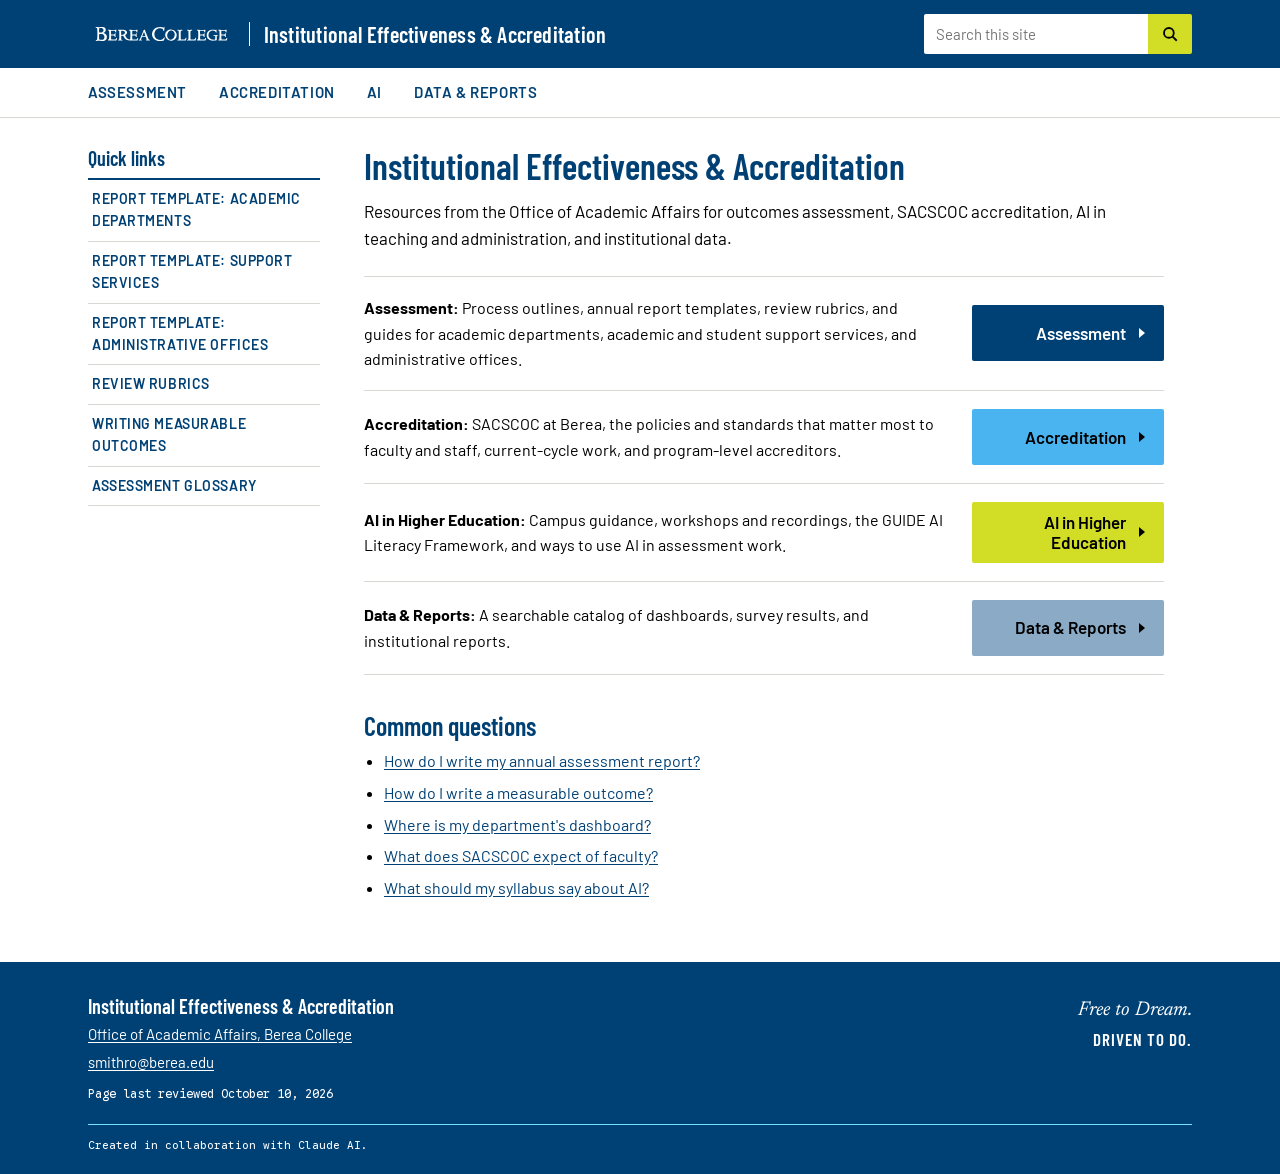
==== commit 7b869bac: "Add assessment guides, templates, cycle graphic, and outside links New handouts: action verbs, sampl" ====
--- a/index.html
+++ b/index.html
@@ -54,6 +54,7 @@
       <li><a href="./files/assessment/administrative/annual-assessment-report-template-administrative-offices.docx" download>Report template: Administrative Offices</a></li>
       <li><a href="./assessment/#academic">Review rubrics</a></li>
       <li><a href="./files/assessment/general/writing-clear-measurable-outcomes.docx" download>Writing measurable outcomes</a></li>
+      <li><a href="./files/assessment/guides/assessment-glossary.pdf" download>Assessment glossary</a></li>
     </ul>
   </nav>
 <!-- END:sidebar -->
@@ -83,7 +84,7 @@
       <h2>Common questions</h2>
       <ul class="question-list">
         <li><a href="assessment/#academic">How do I write my annual assessment report?</a></li>
-        <li><a href="assessment/#all-areas">How do I write a measurable outcome?</a></li>
+        <li><a href="assessment/#writing-outcomes">How do I write a measurable outcome?</a></li>
         <li><a href="data/">Where is my department's dashboard?</a></li>
         <li><a href="accreditation/">What does SACSCOC expect of faculty?</a></li>
         <li><a href="ai/">What should my syllabus say about AI?</a></li>
--- a/assets/css/site.css
+++ b/assets/css/site.css
@@ -179,6 +179,13 @@
 .files h3 svg { margin-left: 0.375rem; vertical-align: -0.125rem; }
 .files p { margin: 0.125rem 0 0; font-size: 0.9375rem; }
 .file-meta { font-family: var(--mono); font-size: 0.75rem; }
+
+.cycle { margin: 1.5rem 0 0.5rem; }
+.cycle img { display: block; width: 100%; height: auto; border: 1px solid var(--gray); }
+.cycle figcaption { margin-top: 0.5rem; font-size: 0.875rem; }
+.link-list { margin: 0.75rem 0 0; padding-left: 1.25rem; }
+.link-list li { margin-bottom: 0.75rem; font-size: 0.9375rem; }
+.link-list a { font-weight: 600; font-size: 1rem; }
 
 .help-box { margin-top: 2.5rem; padding: 1.25rem 1.5rem; background: var(--gray); }
 .help-box h2 { margin-top: 0; font-size: 1.375rem; }
